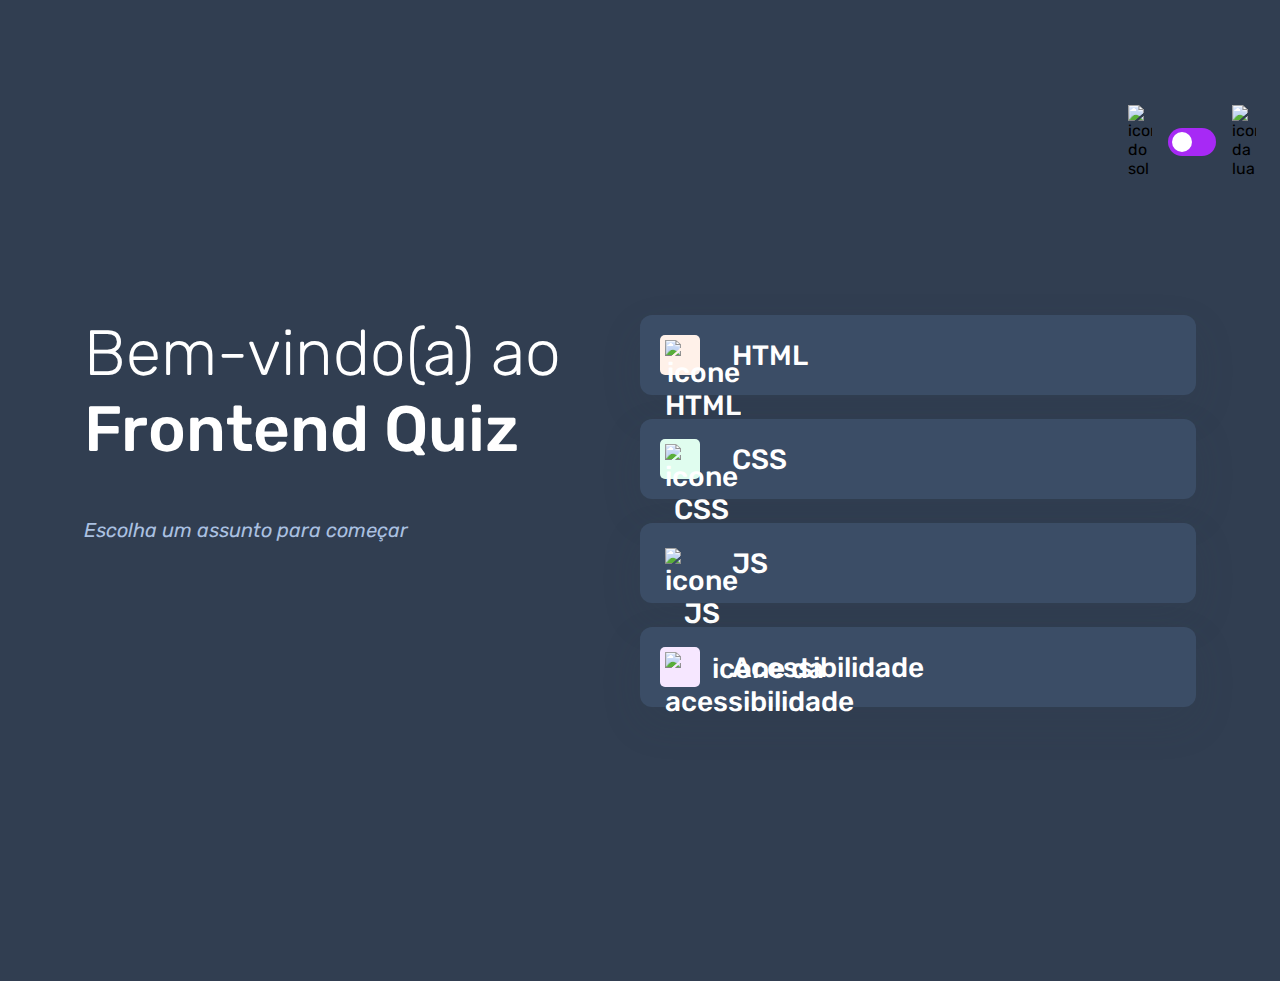
==== index.html @ 50cd3df3 "adaptação das cores para o tema escuro" ====
<!DOCTYPE html>
<html lang="pt-BR">
<head>
    <meta charset="UTF-8">
    <meta name="viewport" content="width=device-width, initial-scale=1.0">
    <link rel="preconnect" href="https://fonts.googleapis.com">
    <link rel="preconnect" href="https://fonts.gstatic.com" crossorigin>
    <link href="https://fonts.googleapis.com/css2?family=Rubik:ital,wght@0,300..900;1,300..900&display=swap" rel="stylesheet">
    <link rel="stylesheet" href="style.css">
    <title>Quiz App</title>
</head>
<body class="escuro">
    <header>
        <div class="tema">
            <img src="./assets/images/icon-sun-dark.svg" alt="icone do sol">
            <button>
                <div> </div>
            </button>
            <img src="./assets/images/icon-moon-dark.svg" alt="icone da lua">
        </div>
    </header>
            <main>
                <section class="boas_vindas">
                    <h1>
                        Bem-vindo(a) ao <br>
                        <strong>Frontend Quiz</strong>
                    </h1>

                    <p>Escolha um assunto para começar</p>
                </section>

                <section class="assuntos">
                    <button class="botao_html">
                        <div>
                            <img src="./assets/images/icon-html.svg" alt="icone HTML">
                        </div>
                        HTML
                    </button>

                    <button class="botao_css">
                        <div>
                            <img src="./assets/images/icon-css.svg" alt="icone CSS">
                        </div>
                        CSS
                    </button>

                    <button>
                        <div class="botao_javascript">
                            <img src="./assets/images/icon-js.svg" alt="icone JS">
                        </div>
                        JS
                    </button>

                    <button class="botao_acessibilidade">
                        <div>
                            <img src="./assets/images/icon-accessibility.svg" alt="icone da acessibilidade">
                        </div>
                        Acessibilidade
                    </button>
                </section>
            </main>
        </header>

    </header>
</body>
</html>
---- style.css ----
*{
    margin: 0;
    padding: 0;
    box-sizing: border-box;
    font-family: "Rubik", sans-serif;
    -webkit-font-smoothig:antialiased;
}

:root{
    --purple:#a729f5;
    --bg-color: #f4f6fa;
    --white:#ffff;
    --primary-text-color:#313e51;
    --secondary-text-color:#626c7a;
    --button-bg:#ffff;
    --bg-html:#fff1e9;
    --bg-css:#e0fdef;
    --bg-javascript:#ebf0ff;
    --bg-acessibilidade:#f6e7ff;
    --shadow:0px 16px 40px 0px rgba(142, 160, 193, 0.14);
    --bg-mobile:url(./assets/images/pattern-background-mobile-light.svg);
    --bg-desktop:url(./assets/images/pattern-background-desktop-light.svg);
}

body.escuro{
    --bg-color:#313e51;
    --bg-mobile:url(./assets/images/pattern-background-mobile-dark.svg);
    --bg-desktop:url(./assets/images/pattern-background-desktop-dark.svg);
    --primary-text-color:#ffff;
    --button-bg:#3b4d66;
    --secondary-text-color:#abc1e1;
    --shadow:0px 16px 40px 0px rgba(49, 62, 81, 0.14);
}

body{
    height: 100svh;
    background: var(--bg-mobile) var(--bg-color);
    background-repeat: no-repeat;
    background-size: cover;
}

header{
    padding: 16px 24px;
    display: flex;
    justify-content: flex-end;
   
}

.tema{
    padding: 8px 0;
    display: flex;
    align-items: center;
    gap: 8px;

}

.tema img{
    width: 16px;
}

.tema button{
    height: 20px;
    width: 32px;
    background: var(--purple);
    border: 0;
    border-radius: 999px;
    padding:4px;
}

.tema button div{
    background: var(--white);
    width: 12px;
    height: 12px;
    border-radius: 999px;
}

main{
    padding: 32px 24px;
}

.boas_vindas{
    margin-bottom: 40px;
}

.boas_vindas h1{
    font-size: 40px;
    font-weight: 300;
    color: var(--primary-text-color);
    margin-bottom: 16px;
}

.boas_vindas h1 strong{
    font-weight: 500;
}

.boas_vindas p{
    color: var(--secondary-text-color);
    font-size: 14px;
    line-height:150%;
    font-style: italic;
}

.assuntos{
    display: flex;
    flex-direction: column;
    gap: 12px;
}

.assuntos button{
    border: none;
    background: var(--button-bg);
    display: flex;
    align-items: center;
    gap: 16px;
    padding: 12px;
    border-radius: 12px;
    box-shadow: var(--shadow);
    font-size: 18px;
    font-weight: 500;
    color: var(--primary-text-color);
}

.assuntos button div{
    width: 40px;
    height: 40px;
    padding: 5px;
    border-radius: 5px;
}

.assuntos button img {
    width: 100%;
}

.botao_html div{
    background:var(--bg-html);
}

.botao_css div{
    background: var(--bg-css);
}

.botao_javascript div{
    background: var(--bg-javascript);
}

.botao_acessibilidade div{
    background: var(--bg-acessibilidade);
}

@media(min-width:1100px){
    body{
        background: var(--bg-desktop) var(--bg-color);
        background-size: cover;
        background-repeat: no-repeat;
    }

    header{
       margin-block: 81px;
    }

    .tema{
        gap: 16px;
    }
    
    .tema img{
       width: 24px; 
    }

    .tema button{
        width: 48px;
        height: 28px;
    }

    .tema button div{
        width: 20px;
        height: 20px;
    }
    
    main{
        display: flex;
        max-width: 1160px;
        margin-inline: auto;
    }

    section{
        width: 100%;
    }

    .boas_vindas h1{
        font-size: 64px;
        margin-bottom: 48px;
    }

    .boas_vindas p{
        font-size: 20px;
    }

    .assuntos{
        gap:24px;
    }

    .assuntos button{
        font-size: 28px;
        padding: 20px;
        gap: 32px;
    }

    .assuntosbutton div{
        width: 56px;
        height: 56px;
        padding: 8px;
    }

}
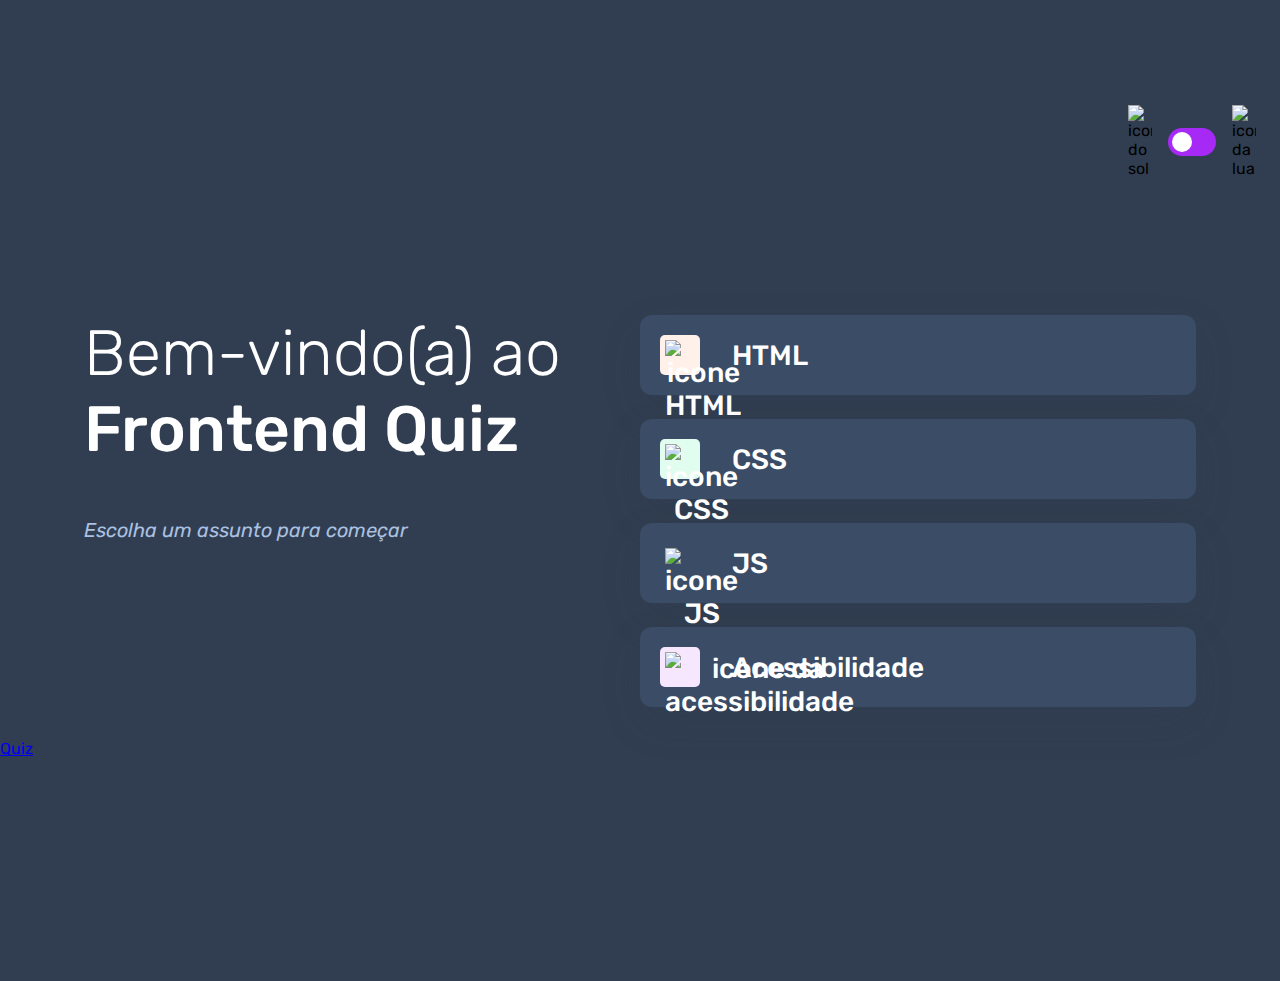
==== commit ff752546: "criação da pagina do quiz" ====
--- a/index.html
+++ b/index.html
@@ -59,8 +59,6 @@
                     </button>
                 </section>
             </main>
-        </header>
-
-    </header>
+        <a href="./pages/quiz/quiz.html">Quiz</a>
 </body>
 </html>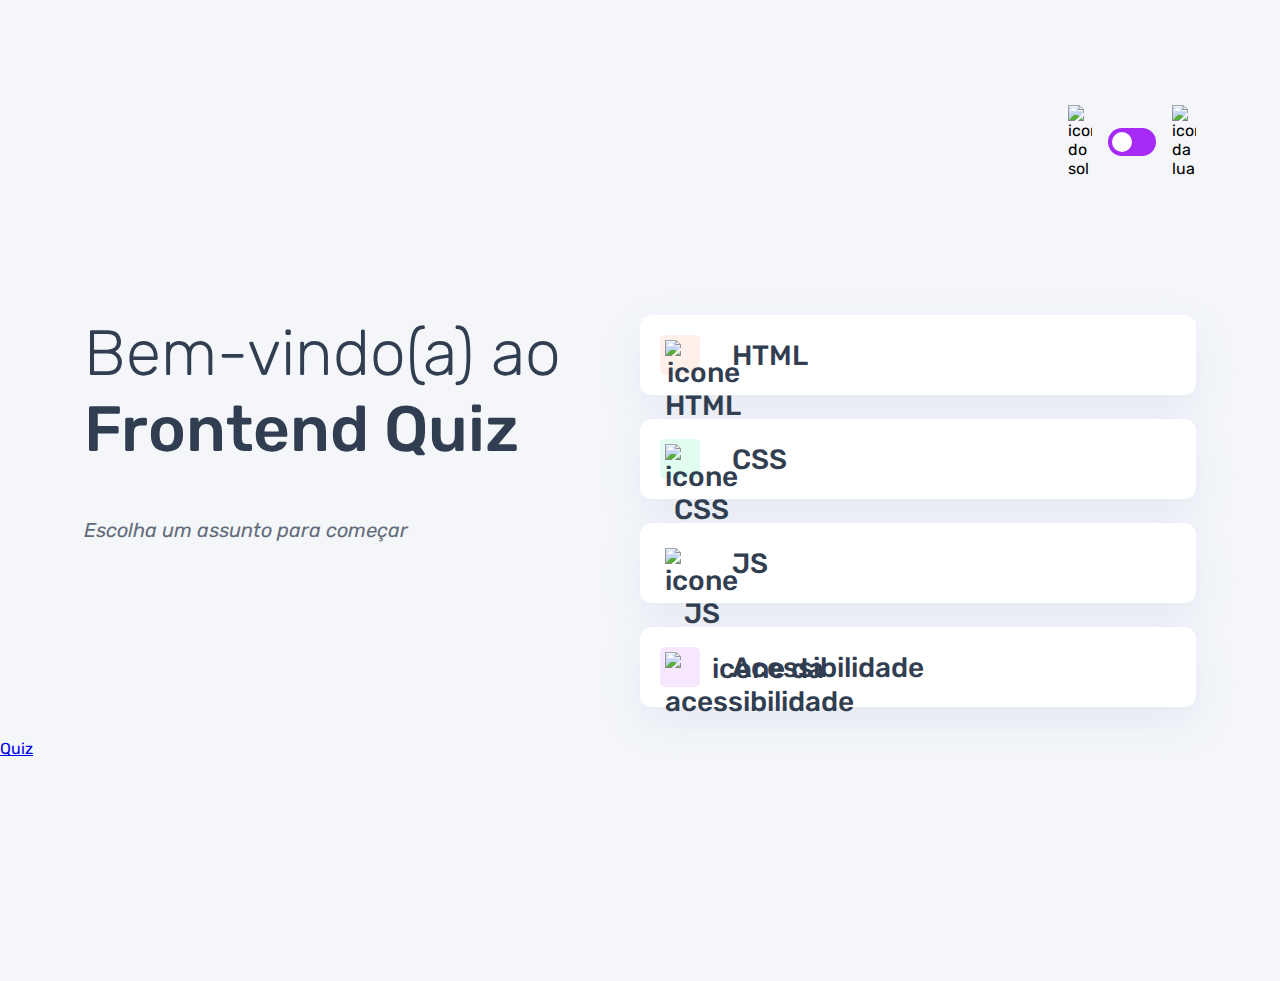
==== commit 2a593665: "adição do header no resultado.html" ====
--- a/index.html
+++ b/index.html
@@ -9,7 +9,7 @@
     <link rel="stylesheet" href="style.css">
     <title>Quiz App</title>
 </head>
-<body class="escuro">
+<body>
     <header>
         <div class="tema">
             <img src="./assets/images/icon-sun-dark.svg" alt="icone do sol">
--- a/style.css
+++ b/style.css
@@ -43,6 +43,8 @@
     padding: 16px 24px;
     display: flex;
     justify-content: flex-end;
+    max-width: 1160px;
+    margin-inline: auto;
    
 }
 
@@ -156,6 +158,7 @@
 
     header{
        margin-block: 81px;
+       
     }
 
     .tema{
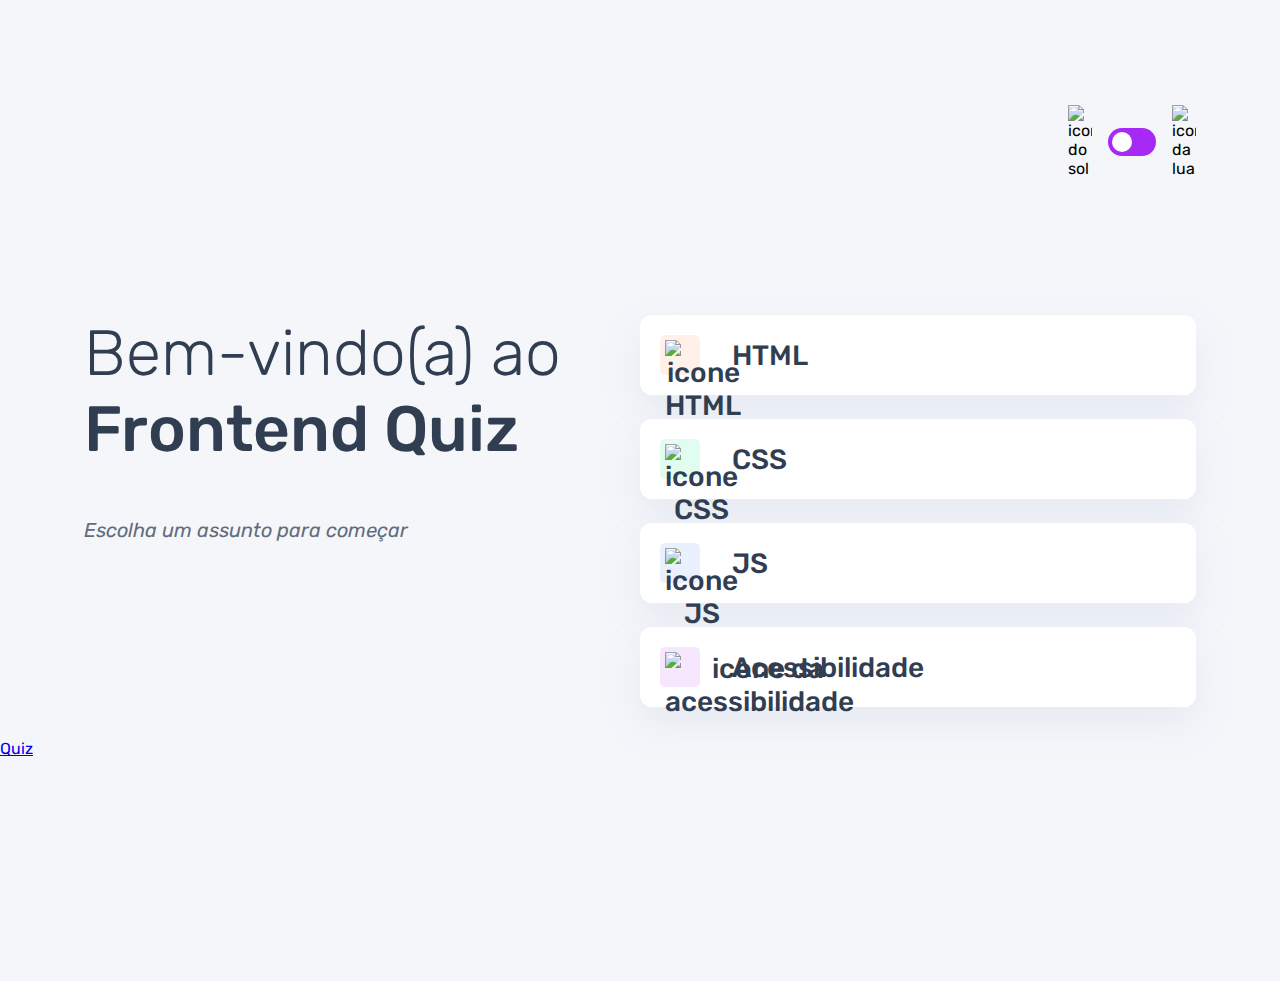
==== commit 60729218: "primeiros ajuste do tema no java script" ====
--- a/index.html
+++ b/index.html
@@ -7,6 +7,7 @@
     <link rel="preconnect" href="https://fonts.gstatic.com" crossorigin>
     <link href="https://fonts.googleapis.com/css2?family=Rubik:ital,wght@0,300..900;1,300..900&display=swap" rel="stylesheet">
     <link rel="stylesheet" href="style.css">
+    <script src="./script.js" defer></script>
     <title>Quiz App</title>
 </head>
 <body>
@@ -44,8 +45,8 @@
                         CSS
                     </button>
 
-                    <button>
-                        <div class="botao_javascript">
+                    <button class="botao_javascript">
+                        <div >
                             <img src="./assets/images/icon-js.svg" alt="icone JS">
                         </div>
                         JS
--- a/style.css
+++ b/style.css
@@ -67,6 +67,7 @@
     border: 0;
     border-radius: 999px;
     padding:4px;
+    display: flex;
 }
 
 .tema button div{
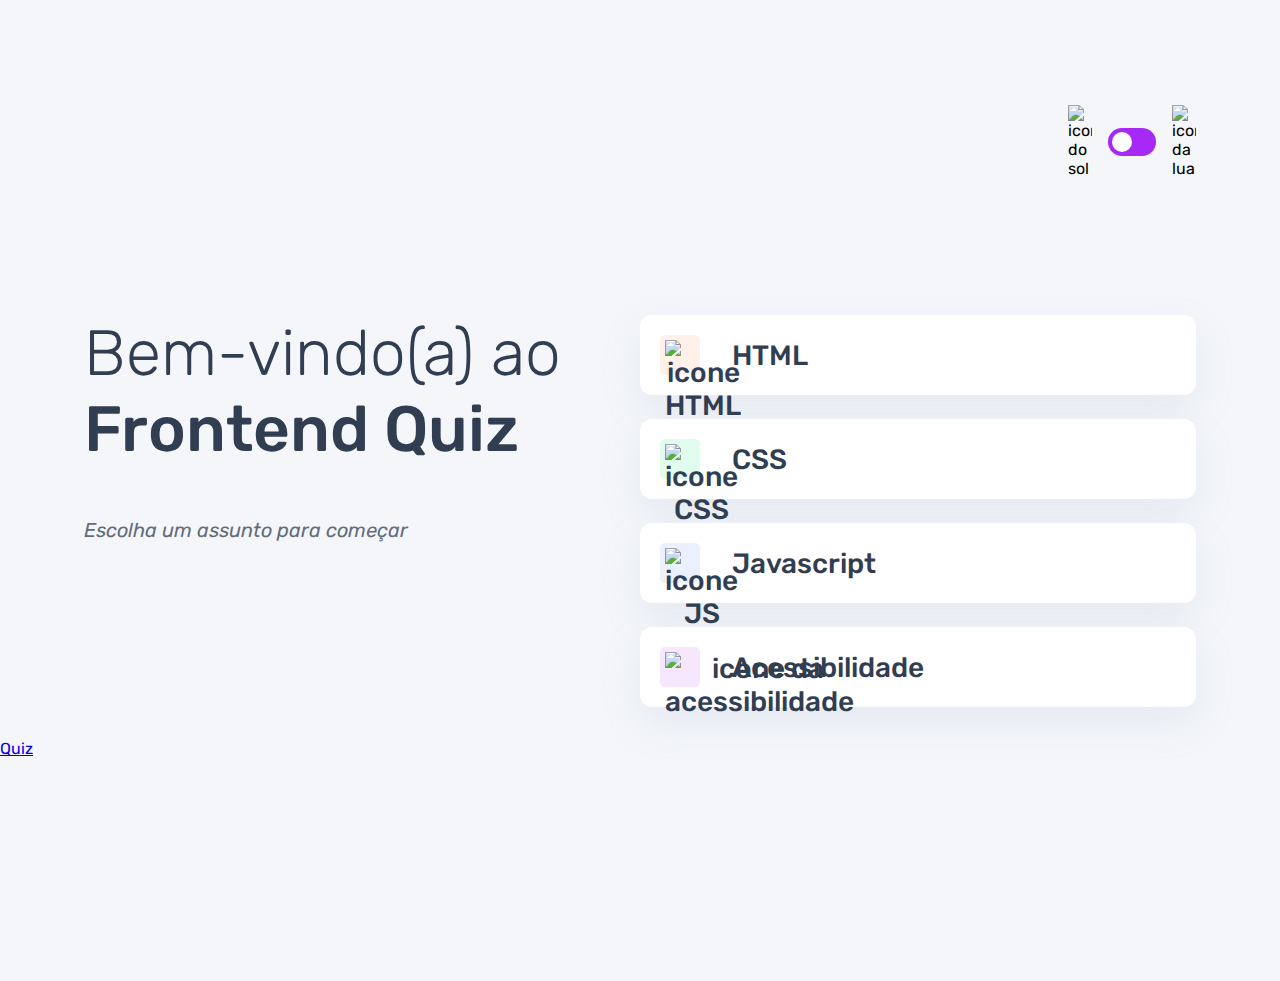
==== commit 51b6b005: "criaçãp de helper responsavel por mudar o tema" ====
--- a/index.html
+++ b/index.html
@@ -7,7 +7,7 @@
     <link rel="preconnect" href="https://fonts.gstatic.com" crossorigin>
     <link href="https://fonts.googleapis.com/css2?family=Rubik:ital,wght@0,300..900;1,300..900&display=swap" rel="stylesheet">
     <link rel="stylesheet" href="style.css">
-    <script src="./script.js" defer></script>
+    <script src="./script.js" type="module" defer></script>
     <title>Quiz App</title>
 </head>
 <body>
@@ -49,7 +49,7 @@
                         <div >
                             <img src="./assets/images/icon-js.svg" alt="icone JS">
                         </div>
-                        JS
+                        Javascript
                     </button>
 
                     <button class="botao_acessibilidade">
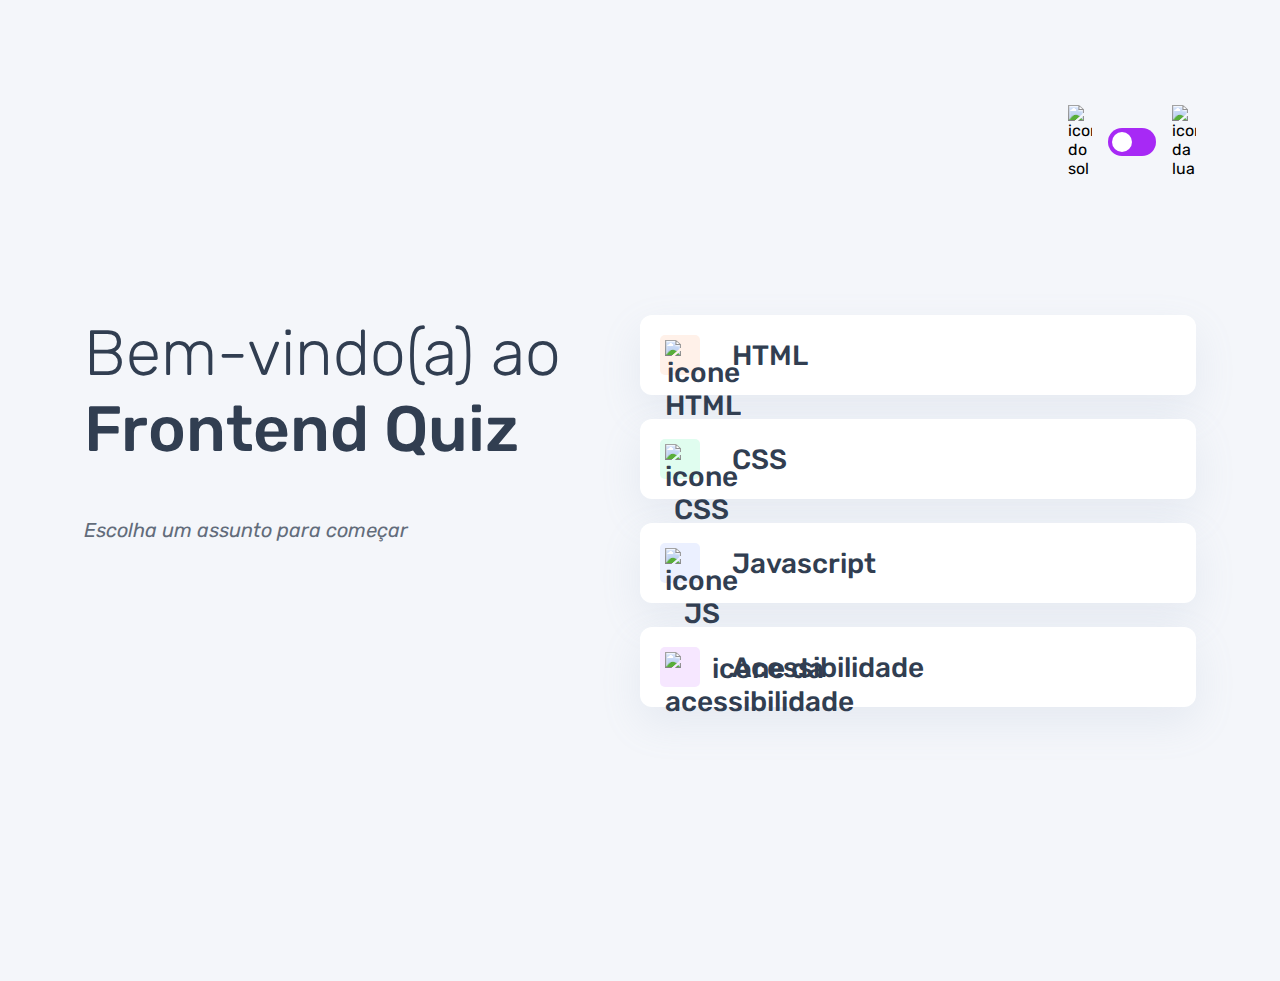
==== commit 9296f852: "adicionada a função para escolher o tema do quiz no index.html" ====
--- a/index.html
+++ b/index.html
@@ -60,6 +60,5 @@
                     </button>
                 </section>
             </main>
-        <a href="./pages/quiz/quiz.html">Quiz</a>
 </body>
 </html>--- a/style.css
+++ b/style.css
@@ -68,6 +68,7 @@
     border-radius: 999px;
     padding:4px;
     display: flex;
+    cursor: pointer;
 }
 
 .tema button div{
@@ -121,6 +122,7 @@
     font-size: 18px;
     font-weight: 500;
     color: var(--primary-text-color);
+    cursor: pointer;
 }
 
 .assuntos button div{
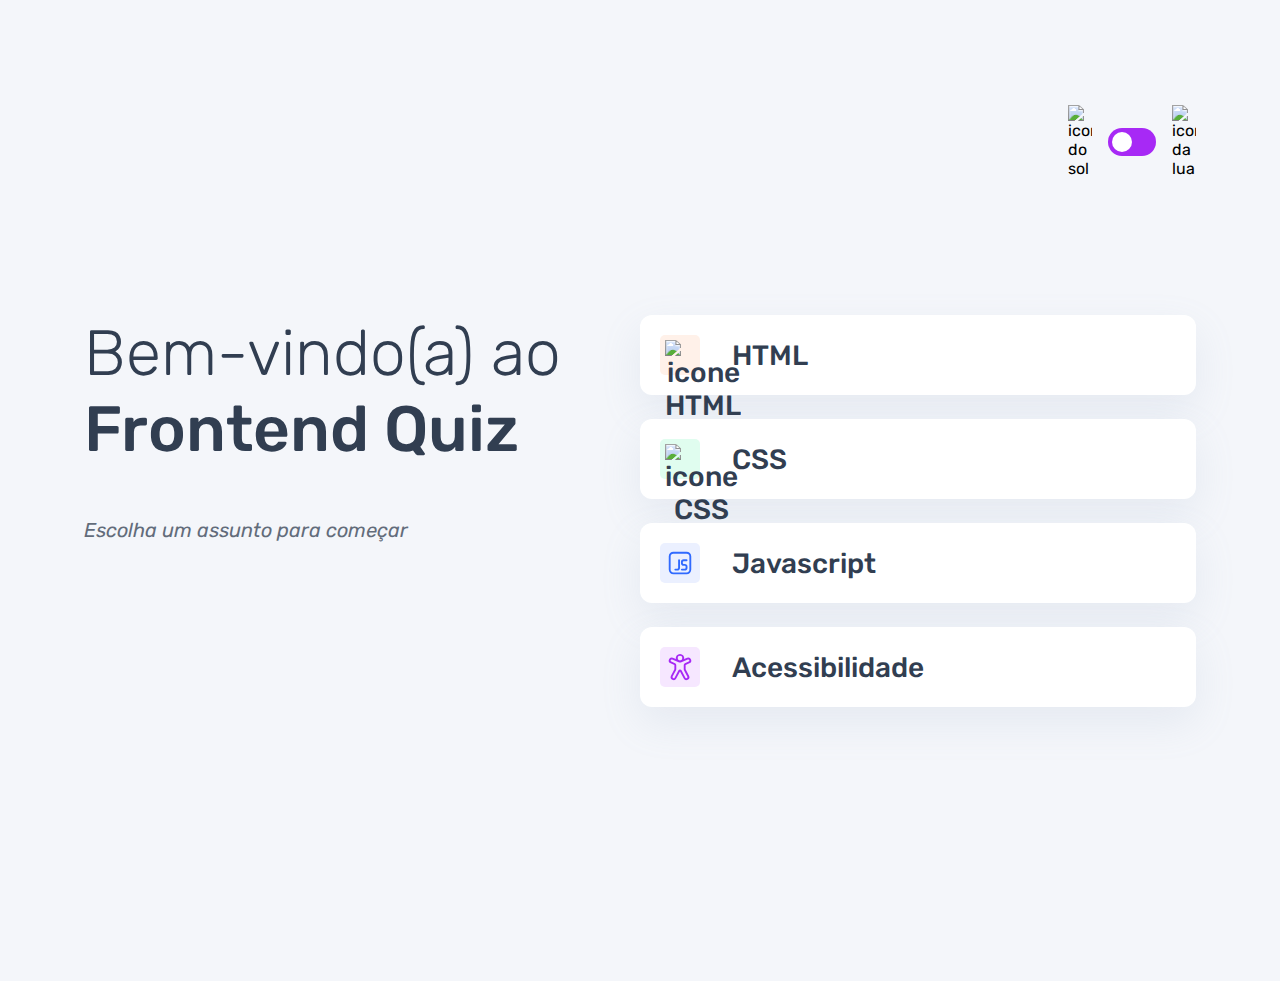
==== commit 970ced72: "alteracao dinamica do assunto da pagina" ====
--- a/index.html
+++ b/index.html
@@ -47,14 +47,14 @@
 
                     <button class="botao_javascript">
                         <div >
-                            <img src="./assets/images/icon-js.svg" alt="icone JS">
+                            <img src="./assets/images/icon-javascript.svg" alt="icone JS">
                         </div>
                         Javascript
                     </button>
 
                     <button class="botao_acessibilidade">
                         <div>
-                            <img src="./assets/images/icon-accessibility.svg" alt="icone da acessibilidade">
+                            <img src="./assets/images/icon-acessibilidade.svg" alt="icone da acessibilidade">
                         </div>
                         Acessibilidade
                     </button>
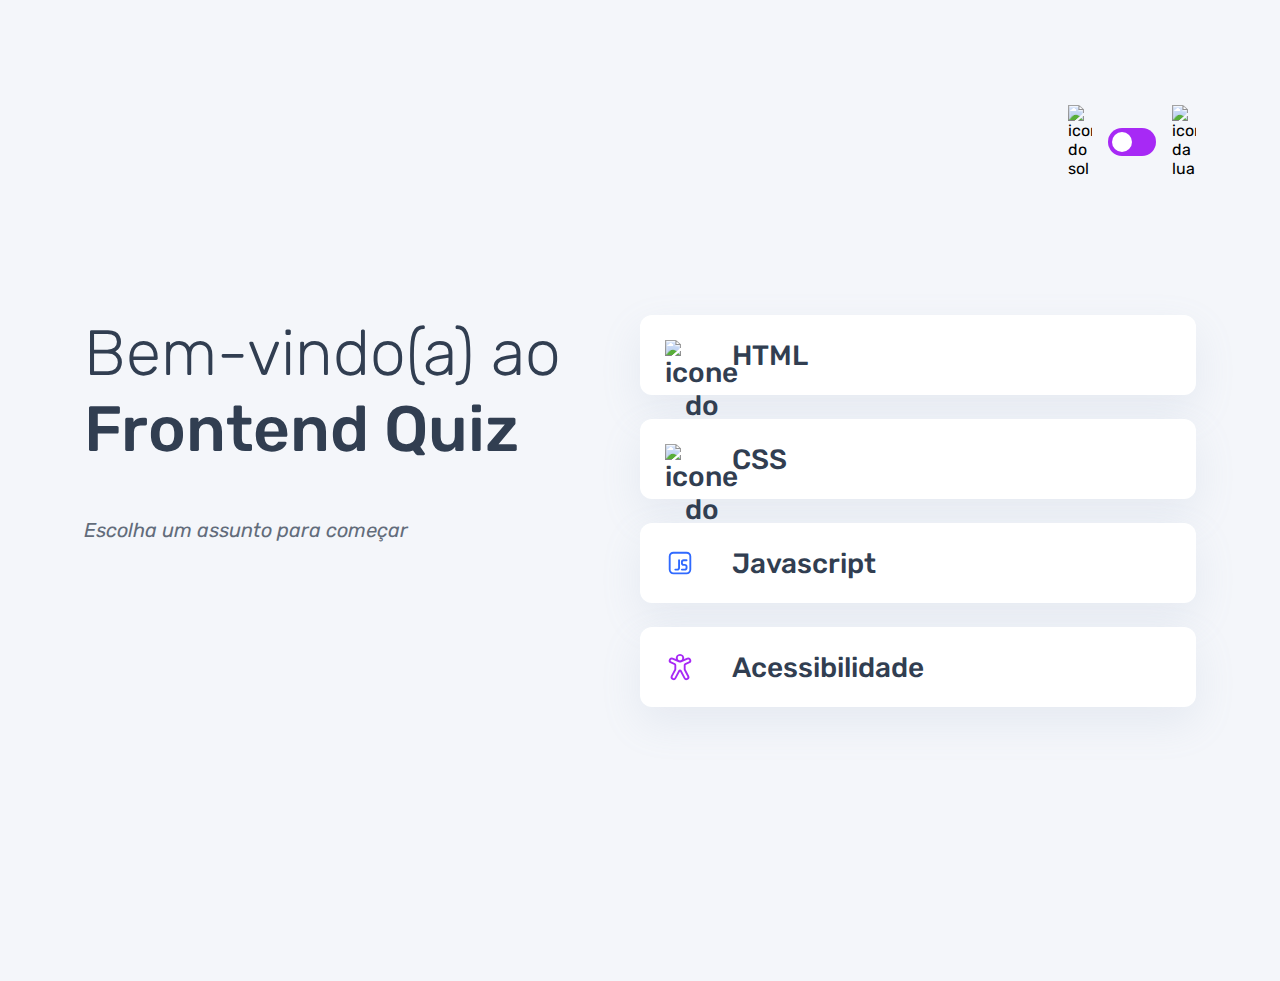
==== commit 5623d1c1: "ajuste da função de selecionar assunto para funcionar em todos dispositivos" ====
--- a/index.html
+++ b/index.html
@@ -7,58 +7,57 @@
     <link rel="preconnect" href="https://fonts.gstatic.com" crossorigin>
     <link href="https://fonts.googleapis.com/css2?family=Rubik:ital,wght@0,300..900;1,300..900&display=swap" rel="stylesheet">
     <link rel="stylesheet" href="style.css">
-    <script src="./script.js" type="module" defer></script>
+    <script src="script.js" type="module" defer></script>
     <title>Quiz App</title>
 </head>
 <body>
     <header>
         <div class="tema">
-            <img src="./assets/images/icon-sun-dark.svg" alt="icone do sol">
+            <img src="./assets/images/icon-sun-dark.svg" alt="icones do sol">
+
             <button>
-                <div> </div>
+                <div></div>
             </button>
+
             <img src="./assets/images/icon-moon-dark.svg" alt="icone da lua">
         </div>
+        
     </header>
-            <main>
-                <section class="boas_vindas">
-                    <h1>
-                        Bem-vindo(a) ao <br>
-                        <strong>Frontend Quiz</strong>
-                    </h1>
+    <main>
+        <section class="boas_vindas">
+            <h1>Bem-vindo(a) ao <br> <strong>Frontend Quiz</strong></h1>
+            <p>Escolha um assunto para começar</p>
+        </section>
+        <section class="assuntos">
+            <button>
+                <div class="botao_html">
+                    <img src="./assets/images/icon-html.svg" alt="icone do html">
+                </div>
+                <span>HTML</span>
+            </button>
 
-                    <p>Escolha um assunto para começar</p>
-                </section>
+            <button>
+                <div class="botao_css">
+                    <img src="./assets/images/icon-css.svg" alt="icone do CSS">
+                </div>
+                <span>CSS</span>
+            </button>
 
-                <section class="assuntos">
-                    <button class="botao_html">
-                        <div>
-                            <img src="./assets/images/icon-html.svg" alt="icone HTML">
-                        </div>
-                        HTML
-                    </button>
+            <button>
+                <div class="botao_javascript">
+                    <img src="./assets/images/icon-javascript.svg" alt="icone do java script">
+                </div>
+                <span>Javascript</span>
+            </button>
 
-                    <button class="botao_css">
-                        <div>
-                            <img src="./assets/images/icon-css.svg" alt="icone CSS">
-                        </div>
-                        CSS
-                    </button>
+            <button>
+                <div class="botao_acessibilidade">
+                    <img src="./assets/images/icon-acessibilidade.svg" alt="icone da acessibilidade">
+                </div>
+                <span>Acessibilidade</span>
+            </button>
+        </section>
+    </main>
 
-                    <button class="botao_javascript">
-                        <div >
-                            <img src="./assets/images/icon-javascript.svg" alt="icone JS">
-                        </div>
-                        Javascript
-                    </button>
-
-                    <button class="botao_acessibilidade">
-                        <div>
-                            <img src="./assets/images/icon-acessibilidade.svg" alt="icone da acessibilidade">
-                        </div>
-                        Acessibilidade
-                    </button>
-                </section>
-            </main>
 </body>
 </html>